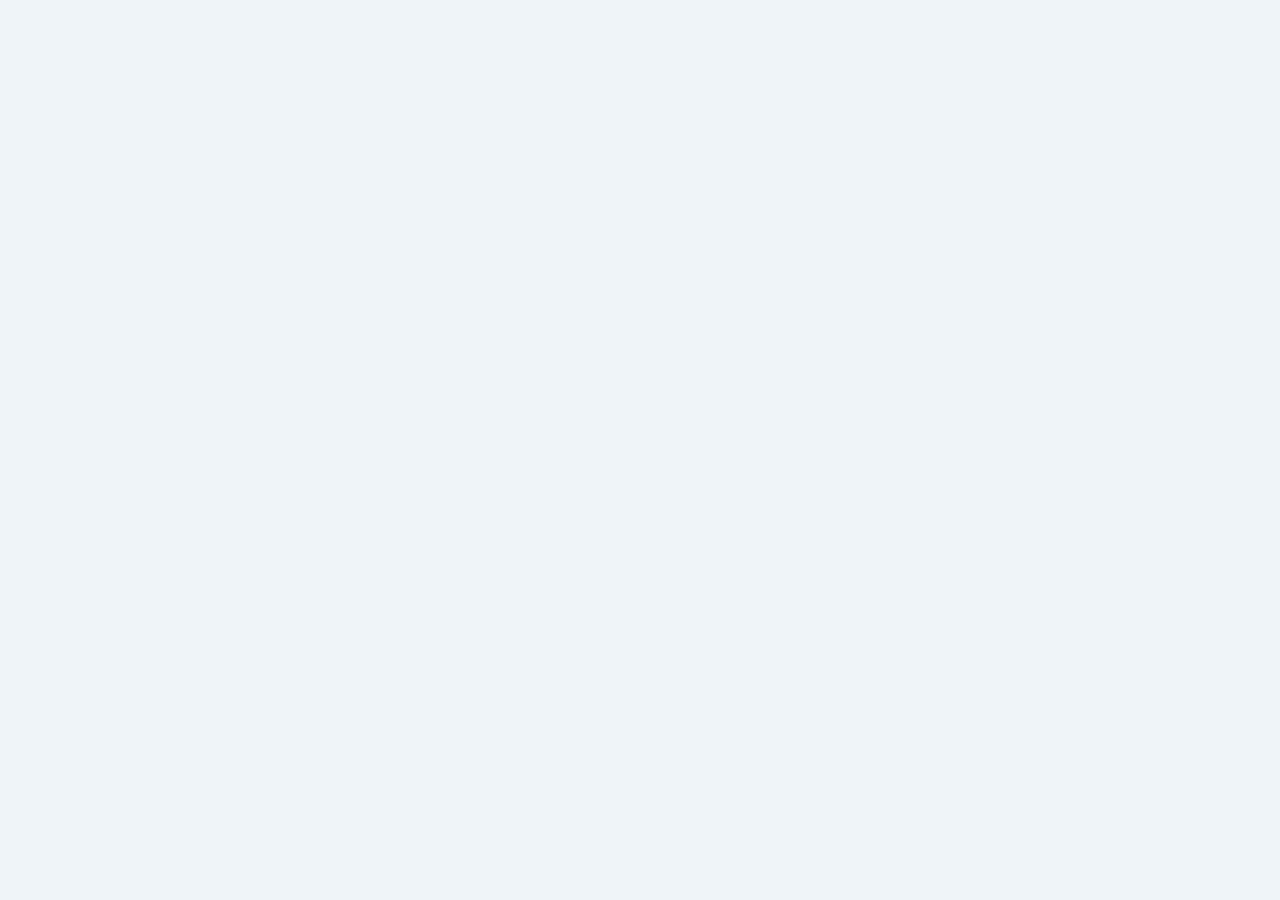
==== 03-reviews/index.html @ d41fb719 "Add files for project 3." ====
<!DOCTYPE html>
<html lang="en">
<head>
  <meta charset="UTF-8">
  <meta http-equiv="X-UA-Compatible" content="IE=edge">
  <meta name="viewport" content="width=device-width, initial-scale=1.0">
  <link rel="stylesheet" href="./styles.css">
  <title>Reviews</title>
</head>
<body>

  <script src="./index.js"></script>
</body>
</html>
---- 03-reviews/styles.css ----
html{line-height:1.15;-ms-text-size-adjust:100%;-webkit-text-size-adjust:100%}body{margin:0}article,aside,footer,header,nav,section{display:block}h1{font-size:2em;margin:.67em 0}figcaption,figure,main{display:block}figure{margin:1em 40px}hr{box-sizing:content-box;height:0;overflow:visible}pre{font-family:monospace,monospace;font-size:1em}a{background-color:transparent;-webkit-text-decoration-skip:objects}abbr[title]{border-bottom:none;text-decoration:underline;text-decoration:underline dotted}b,strong{font-weight:inherit}b,strong{font-weight:bolder}code,kbd,samp{font-family:monospace,monospace;font-size:1em}dfn{font-style:italic}mark{background-color:#ff0;color:#000}small{font-size:80%}sub,sup{font-size:75%;line-height:0;position:relative;vertical-align:baseline}sub{bottom:-.25em}sup{top:-.5em}audio,video{display:inline-block}audio:not([controls]){display:none;height:0}img{border-style:none}svg:not(:root){overflow:hidden}button,input,optgroup,select,textarea{font-family:sans-serif;font-size:100%;line-height:1.15;margin:0}button,input{overflow:visible}button,select{text-transform:none}button,html [type=button],[type=reset],[type=submit]{-webkit-appearance:button}button::-moz-focus-inner,[type=button]::-moz-focus-inner,[type=reset]::-moz-focus-inner,[type=submit]::-moz-focus-inner{border-style:none;padding:0}button:-moz-focusring,[type=button]:-moz-focusring,[type=reset]:-moz-focusring,[type=submit]:-moz-focusring{outline:1px dotted ButtonText}fieldset{padding:.35em .75em .625em}legend{box-sizing:border-box;color:inherit;display:table;max-width:100%;padding:0;white-space:normal}progress{display:inline-block;vertical-align:baseline}textarea{overflow:auto}[type=checkbox],[type=radio]{box-sizing:border-box;padding:0}[type=number]::-webkit-inner-spin-button,[type=number]::-webkit-outer-spin-button{height:auto}[type=search]{-webkit-appearance:textfield;outline-offset:-2px}[type=search]::-webkit-search-cancel-button,[type=search]::-webkit-search-decoration{-webkit-appearance:none}::-webkit-file-upload-button{-webkit-appearance:button;font:inherit}details,menu{display:block}summary{display:list-item}canvas{display:inline-block}template{display:none}[hidden]{display:none}

html { -moz-box-sizing: border-box; -webkit-box-sizing: border-box; box-sizing: border-box;}

*, *:before, *:after {box-sizing: inherit}

.sr-only { position: absolute; width: 1px; height: 1px; margin: -1px; border: 0; padding: 0; white-space: nowrap; clip-path: inset(100%); clip: rect(0 0 0 0); overflow: hidden;}

/*
=============== 
Fonts
===============
*/
@import url("https://fonts.googleapis.com/css?family=Open+Sans|Roboto:400,700&display=swap");

/*
=============== 
Variables
===============
*/

:root {
  /* dark shades of primary color*/
  --clr-primary-1: hsl(205, 86%, 17%);
  --clr-primary-2: hsl(205, 77%, 27%);
  --clr-primary-3: hsl(205, 72%, 37%);
  --clr-primary-4: hsl(205, 63%, 48%);
  /* primary/main color */
  --clr-primary-5: hsl(205, 78%, 60%);
  /* lighter shades of primary color */
  --clr-primary-6: hsl(205, 89%, 70%);
  --clr-primary-7: hsl(205, 90%, 76%);
  --clr-primary-8: hsl(205, 86%, 81%);
  --clr-primary-9: hsl(205, 90%, 88%);
  --clr-primary-10: hsl(205, 100%, 96%);
  /* darkest grey - used for headings */
  --clr-grey-1: hsl(209, 61%, 16%);
  --clr-grey-2: hsl(211, 39%, 23%);
  --clr-grey-3: hsl(209, 34%, 30%);
  --clr-grey-4: hsl(209, 28%, 39%);
  /* grey used for paragraphs */
  --clr-grey-5: hsl(210, 22%, 49%);
  --clr-grey-6: hsl(209, 23%, 60%);
  --clr-grey-7: hsl(211, 27%, 70%);
  --clr-grey-8: hsl(210, 31%, 80%);
  --clr-grey-9: hsl(212, 33%, 89%);
  --clr-grey-10: hsl(210, 36%, 96%);
  --clr-white: #fff;
  --clr-red-dark: hsl(360, 67%, 44%);
  --clr-red-light: hsl(360, 71%, 66%);
  --clr-green-dark: hsl(125, 67%, 44%);
  --clr-green-light: hsl(125, 71%, 66%);
  --clr-black: #222;
  --ff-primary: "Roboto", sans-serif;
  --ff-secondary: "Open Sans", sans-serif;
  --transition: all 0.3s linear;
  --spacing: 0.1rem;
  --radius: 0.25rem;
  --light-shadow: 0 5px 15px rgba(0, 0, 0, 0.1);
  --dark-shadow: 0 5px 15px rgba(0, 0, 0, 0.2);
  --max-width: 1170px;
  --fixed-width: 620px;
}

/*
=============== 
Global Styles
===============
*/

*,
::after,
::before {
  margin: 0;
  padding: 0;
  box-sizing: border-box;
}

body {
  font-family: var(--ff-secondary);
  background: var(--clr-grey-10);
  color: var(--clr-grey-1);
  line-height: 1.5;
  font-size: 0.875rem;
}

ul {
  list-style-type: none;
}

a {
  text-decoration: none;
}

h1,
h2,
h3,
h4 {
  letter-spacing: var(--spacing);
  text-transform: capitalize;
  line-height: 1.25;
  margin-bottom: 0.75rem;
  font-family: var(--ff-primary);
}

h1 {
  font-size: 3rem;
}

h2 {
  font-size: 2rem;
}

h3 {
  font-size: 1.25rem;
}

h4 {
  font-size: 0.875rem;
}

p {
  margin-bottom: 1.25rem;
  color: var(--clr-grey-5);
}

@media screen and (min-width: 800px) {
  h1 {
    font-size: 4rem;
  }

  h2 {
    font-size: 2.5rem;
  }

  h3 {
    font-size: 1.75rem;
  }

  h4 {
    font-size: 1rem;
  }

  body {
    font-size: 1rem;
  }

  h1,
  h2,
  h3,
  h4 {
    line-height: 1;
  }
}

/*  global classes */

/* section */
.section {
  padding: 5rem 0;
}

.section-center {
  width: 90vw;
  margin: 0 auto;
  max-width: 1170px;
}

@media screen and (min-width: 992px) {
  .section-center {
    width: 95vw;
  }
}

main {
  min-height: 100vh;
  display: grid;
  place-items: center;
}

/*
=============== 
Reviews
===============
*/
main {
  min-height: 100vh;
  display: grid;
  place-items: center;
}

.title {
  text-align: center;
  margin-bottom: 4rem;
}

.underline {
  height: 0.25rem;
  width: 5rem;
  background: var(--clr-primary-5);
  margin-left: auto;
  margin-right: auto;
}

.container {
  width: 80vw;
  max-width: var(--fixed-width);
}

.review {
  background: var(--clr-white);
  padding: 1.5rem 2rem;
  border-radius: var(--radius);
  box-shadow: var(--light-shadow);
  transition: var(--transition);
  text-align: center;
}

.review:hover {
  box-shadow: var(--dark-shadow);
}

.img-container {
  position: relative;
  width: 150px;
  height: 150px;
  border-radius: 50%;
  margin: 0 auto;
  margin-bottom: 1.5rem;
}

#person-img {
  width: 100%;
  display: block;
  height: 100%;
  object-fit: cover;
  border-radius: 50%;
  position: relative;
}

.img-container::after {
  font-family: "Font Awesome 5 Free";
  font-weight: 900;
  content: "\f10e";
  position: absolute;
  top: 0;
  left: 0;
  width: 2.5rem;
  height: 2.5rem;
  display: grid;
  place-items: center;
  border-radius: 50%;
  transform: translateY(25%);
  background: var(--clr-primary-5);
  color: var(--clr-white);
}

.img-container::before {
  content: "";
  width: 100%;
  height: 100%;
  background: var(--clr-primary-5);
  position: absolute;
  top: -0.25rem;
  right: -0.5rem;
  border-radius: 50%;
}

#author {
  margin-bottom: 0.25rem;
}

#job {
  margin-bottom: 0.5rem;
  text-transform: uppercase;
  color: var(--clr-primary-5);
  font-size: 0.85rem;
}

#info {
  margin-bottom: 0.75rem;
}

.prev-btn,
.next-btn {
  color: var(--clr-primary-7);
  font-size: 1.25rem;
  background: transparent;
  border-color: transparent;
  margin: 0 0.5rem;
  transition: var(--transition);
  cursor: pointer;
}

.prev-btn:hover,
.next-btn:hover {
  color: var(--clr-primary-5);
}

.random-btn {
  margin-top: 0.5rem;
  background: var(--clr-primary-10);
  color: var(--clr-primary-5);
  padding: 0.25rem 0.5rem;
  text-transform: capitalize;
  border-radius: var(--radius);
  transition: var(--transition);
  border-color: var(--clr-primary-5);
  cursor: pointer;
}

.random-btn:hover {
  background: var(--clr-primary-5);
  color: var(--clr-primary-1);
}
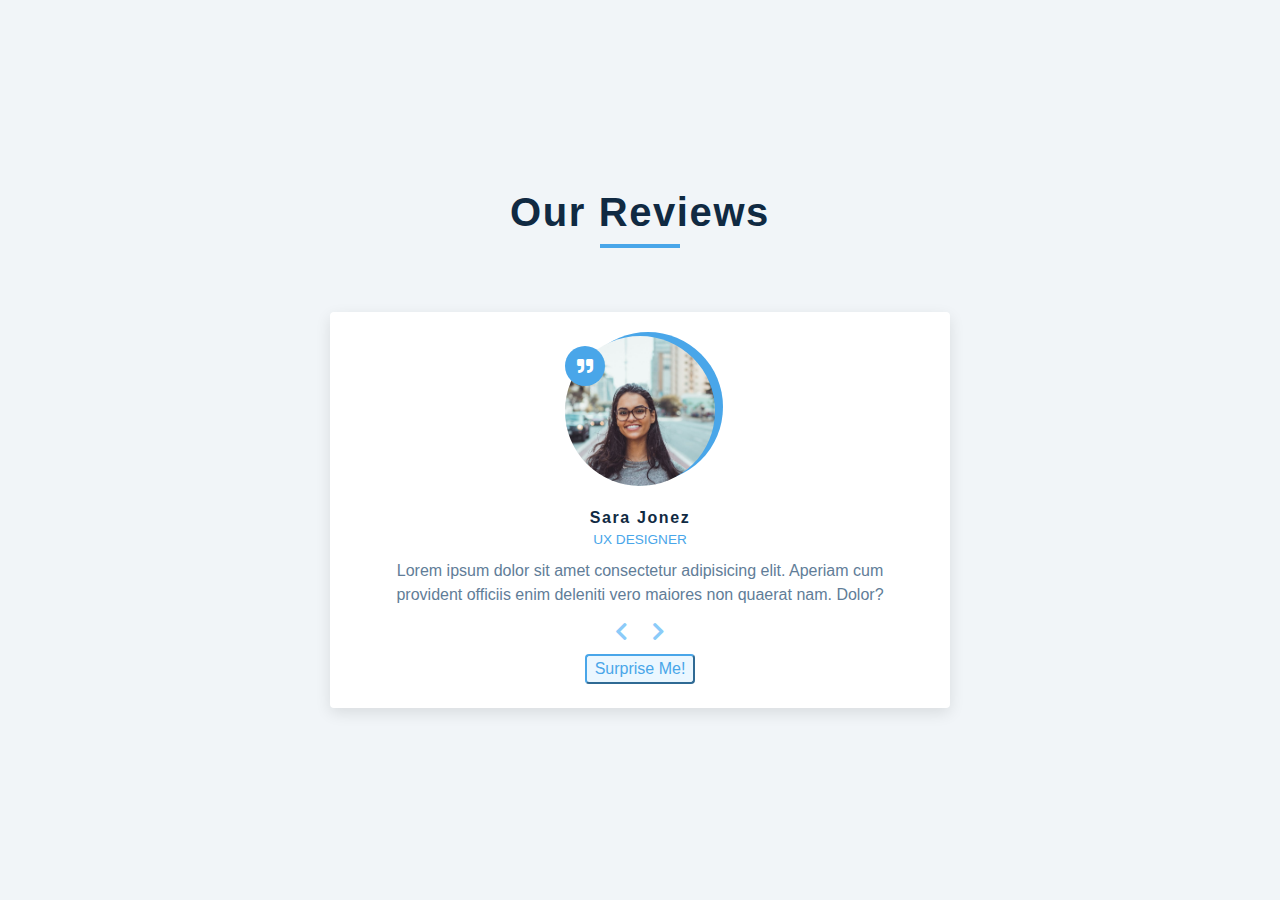
==== commit 343e9b3e: "Update project 3" ====
--- a/03-reviews/index.html
+++ b/03-reviews/index.html
@@ -4,11 +4,36 @@
   <meta charset="UTF-8">
   <meta http-equiv="X-UA-Compatible" content="IE=edge">
   <meta name="viewport" content="width=device-width, initial-scale=1.0">
+  <link rel="stylesheet" href="https://cdnjs.cloudflare.com/ajax/libs/font-awesome/5.14.0/css/all.min.css" />
   <link rel="stylesheet" href="./styles.css">
   <title>Reviews</title>
 </head>
 <body>
-
+  <main>
+    <section class="container">
+      <div class="title">
+        <h2>our reviews</h2>
+        <div class="underline"></div>
+      </div>
+      <article class="review">
+        <div class="img-container">
+          <img src="./person-1.jpeg" alt="" id="person-img">
+        </div>
+        <h4 id="author">sara jonez</h4>
+        <p id="job">ux designer</p>
+        <p id="info">Lorem ipsum dolor sit amet consectetur adipisicing elit. Aperiam cum provident officiis enim deleniti vero maiores non quaerat nam. Dolor?</p>
+        <div class="button-container">
+          <button class="prev-btn">
+            <i class="fas fa-chevron-left"></i>
+          </button>
+          <button class="next-btn">
+            <i class="fas fa-chevron-right"></i>
+          </button>
+        </div>
+        <button class="random-btn">surprise me!</button>
+      </article>
+    </section>
+  </main>
   <script src="./index.js"></script>
 </body>
 </html>